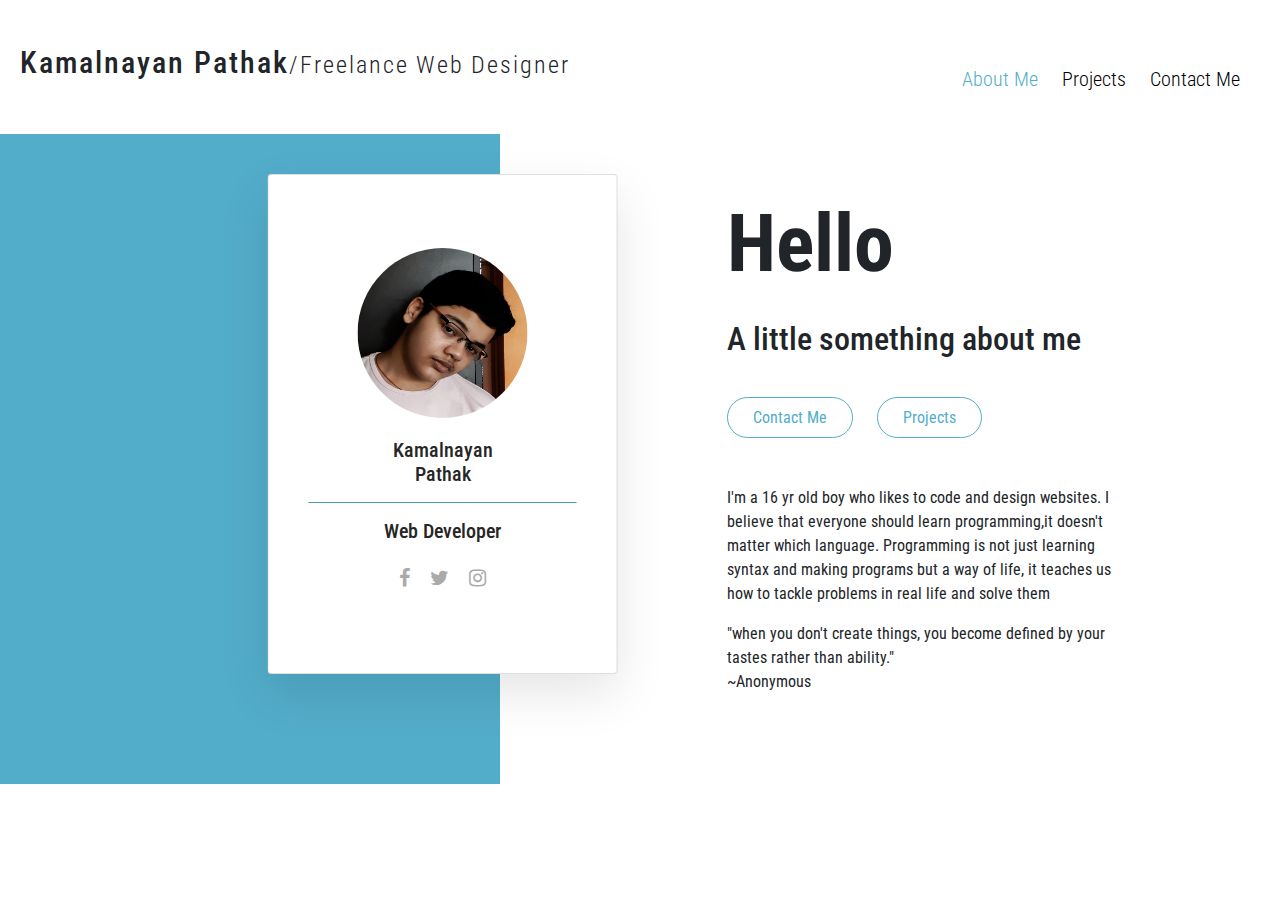
==== index.html @ 2dbc642b "my website" ====
<!DOCTYPE html>
<html lang="en">
<head>
    <meta charset="UTF-8">
    <meta name="viewport" content="width=device-width, initial-scale=1.0">
    <link rel="stylesheet" href="resources/css/style.css">
    <link rel="stylesheet" href="resources/css/queries.css">
    <link rel="stylesheet" href="vendors/css/bootstrap.min.css">
    <link rel="stylesheet" href="https://cdnjs.cloudflare.com/ajax/libs/font-awesome/4.7.0/css/font-awesome.min.css">
    <title>Kamalnayan Pathak</title>
</head>
<body>
    <!--------------------------Header------------------------------->
    <header>
        <h2>Kamalnayan Pathak<span>/Freelance Web Designer</span></h2>
        <nav class = "main-nav ">
            <ul>
                <li><a href="#" class = "active">About Me</a></li>
                <li><a href="projects.html">Projects</a></li>
                <li><a href="contact.html">Contact Me</a></li>
            </ul>
        </nav>
        <div class = "menu-toggle"><i class="fa fa-bars"></i></div>
    </header>
    <!--------------------------Section------------------------------->
    <section>
        <div class = "row">
            <div class = "col-md-4">
                <div class = "card1">
                    <div class="card">
                        <div class="box">
                            <div class="img">
                                <img src="resources/img/me.png">
                            </div>
                            <h2>Kamalnayan<br>Pathak<br><hr>Web Developer</h2>
                            <span>
                                <ul>
                                    <li><a href="https://www.facebook.com/kamalnayan.pathak.5/"><i class="fa fa-facebook" aria-hidden="true"></i></a></li>
                                    <li><a href="https://twitter.com/Kamalnayanpath3"><i class="fa fa-twitter" aria-hidden="true"></i></a></li>
                                    <li><a href="https://www.instagram.com/pathakkamalnayan/"><i class="fa fa-instagram" aria-hidden="true"></i></a></li>
                                </ul>
                            </span>
                        </div>
                    </div>
                </div>
            </div>
            <div class = "col-md-4 right-col">
                <div class = "sec-text">
                    <p >Hello</p>
                    <h2>A little something about me</h2>
                </div>
                <div class = "link">
                    <ul>
                        <li><a href="contact.html">Contact Me</a></li>
                        <li><a href="projects.html">Projects</a></li>
                    </ul>
                </div>
                
                <p>I'm a 16 yr old boy who likes to code and design websites.
                I believe that everyone should learn programming,it doesn't matter which language.
                Programming is not just learning syntax and making programs but a way of life,
                it teaches us how to tackle problems in real life and solve them</p>
                <p>"when you don't create things, you become defined by your tastes rather than ability."<br>
                ~Anonymous</p>
            </div>
        </div>
    </section>
    <script src="https://code.jquery.com/jquery-3.5.1.js"></script>
    <script src="resources/js/jq.js"></script>
</body>
</html>
---- resources/css/style.css ----
@import url('https://fonts.googleapis.com/css2?family=Roboto+Condensed:wght@300;400;700&display=swap');

*{
    margin:0;
    padding:0;
    font-family: 'Roboto Condensed', sans-serif;
}
/*------------Header----------------*/

header{
    position: relative;
    padding:20px;
    margin-bottom: 20px;
}

header h2{
    font-size: 30px;
    position: relative;
    top:25px;
    letter-spacing: 2px;
}

header h2 span{
    font-weight: 300;
    font-size: 80%;
}

.main-nav{
    float: right;
}

.main-nav .active{
    color:#52adca;
}

.main-nav li{
    display:inline-block;
    font-size: 20px;
    font-weight: 300;
    margin-right: 20px;
}
.main-nav li a{
    text-decoration: none;
    color: #000;
    transition: ease-in 0.2s;
}

.main-nav li a:hover{
    color:#52adca;
}

.menu-toggle{
    color:#000;
    float:right;
    font-size: 24px;
    cursor:pointer;
    display:none;
}

/*------------Section----------------*/
section{
    padding-top: 30px;
    padding-right:30px;
}

.card1{
    background-color: #52adca;
    position: relative;
    height: 650px;
    width:500px;
}

.card {
    margin:0;
    position: absolute;
    top:60%;
    left:50%;
    transform: translate(5%,-70%);
    width:350px;
    height:500px;
    background:#fff;
    box-shadow:0 20px 50px rgba(0,0,0,.1);
    border-radius:10px;
    transition:0.5s;
}
.card:hover {
    box-shadow:0 30px 70px rgba(0,0,0,.2);
}
.card .box {
    position:absolute;
    top:50%;
    left:0;
    transform:translateY(-50%);
    text-align:center;
    padding:40px;
    box-sizing:border-box;
    width:100%;
}
.card .box .img {
    width:170px;
    height:170px;
    margin:0 auto;
    border-radius:50%;
    overflow:hidden;
}
.card .box .img img {
    width:100%;
    height:100%;
}
.card .box h2 {
    font-size:20px;
    color:#262626;
    margin:20px auto;
}
hr{
    background-color:#52adca;
}
.card .box p {
    color:#262626;
}
.card .box span {
    display:inline-flex;
}
.card .box ul {
    margin:0;
    padding:0;
}
.card .box ul li {
    list-style:none;
    float:left;
}
.card .box ul li a {
    display:block;
    color:#aaa;
    margin:0 10px;
    font-size:20px;
    transition:0.5s;
    text-align:center;
}
.card .box ul li:hover a {
    color:#52adca;
    transform:rotateY(360deg);
}

.right-col{
    text-align:left;
    margin-left: 200px;
}

.sec-text{
    margin-top: 50px;
    font-size: 80px;
    font-weight:700 ;
}

.link ul{
    list-style: none;
}

.link ul li{
    margin: 40px 0;
    display: inline-block;
    margin-right:20px;
}

.link ul li a{
    border-radius: 200px;
    color:#52adca;
    padding: 10px 25px;
    border:1px solid #52adca;
    text-decoration: none;
    transition: ease-in 0.2s;
}

.link ul li a:hover{
    background-color:#52adca;
    color:white;
}
---- resources/css/queries.css ----
@media only screen and (max-width: 1290px){
    .right-col{
        margin-left: 300px;
    }
}

@media only screen and (max-width: 900px){
    .menu-toggle{
        display: block;
    }
    .main-nav{
        /*display: none;*/
        position: absolute;
        width:100%;
        height:calc(100vh - 5px);
        background: #333;
        z-index: 9999;
        top:90px;
        left:-100%;
        transition: all 0.3s;
    }
    .mobile{
        left:0;
    }
    .main-nav li{
        display:block;
        text-align: center;
        margin-top: 200px;
        color: #fff;
    }

    .main-nav li a{
        border-bottom: rgba(0,0,0,0.2);
    }

    .right-col{
        margin-left: 200px;
        margin-top: -50px;
    }

    .right-col ul{
        display: none;
    }
    .card1{
        top:100px;
        background-color: #52adca;
        position: relative;
        height: 440px;
        width:300px;
    }
    .card{
        width:300px;
        height:400px;
        position: absolute;
        top:60%;
        left:50%;
        transform: translate(-10%,-80%);
    }
}

@media only screen and (max-width: 450px){

    .card1{
        top:100px;
        background-color: #52adca;
        position: relative;
        height: 350px;
        width:450px;
    }

    .card{
        width:300px;
        height:400px;
        position: absolute;
        top:60%;
        left:50%;
        transform: translate(-50%,-80%);
    }

    .right-col{
        margin-left: 0px;
        margin-top: 30px;
    }
}
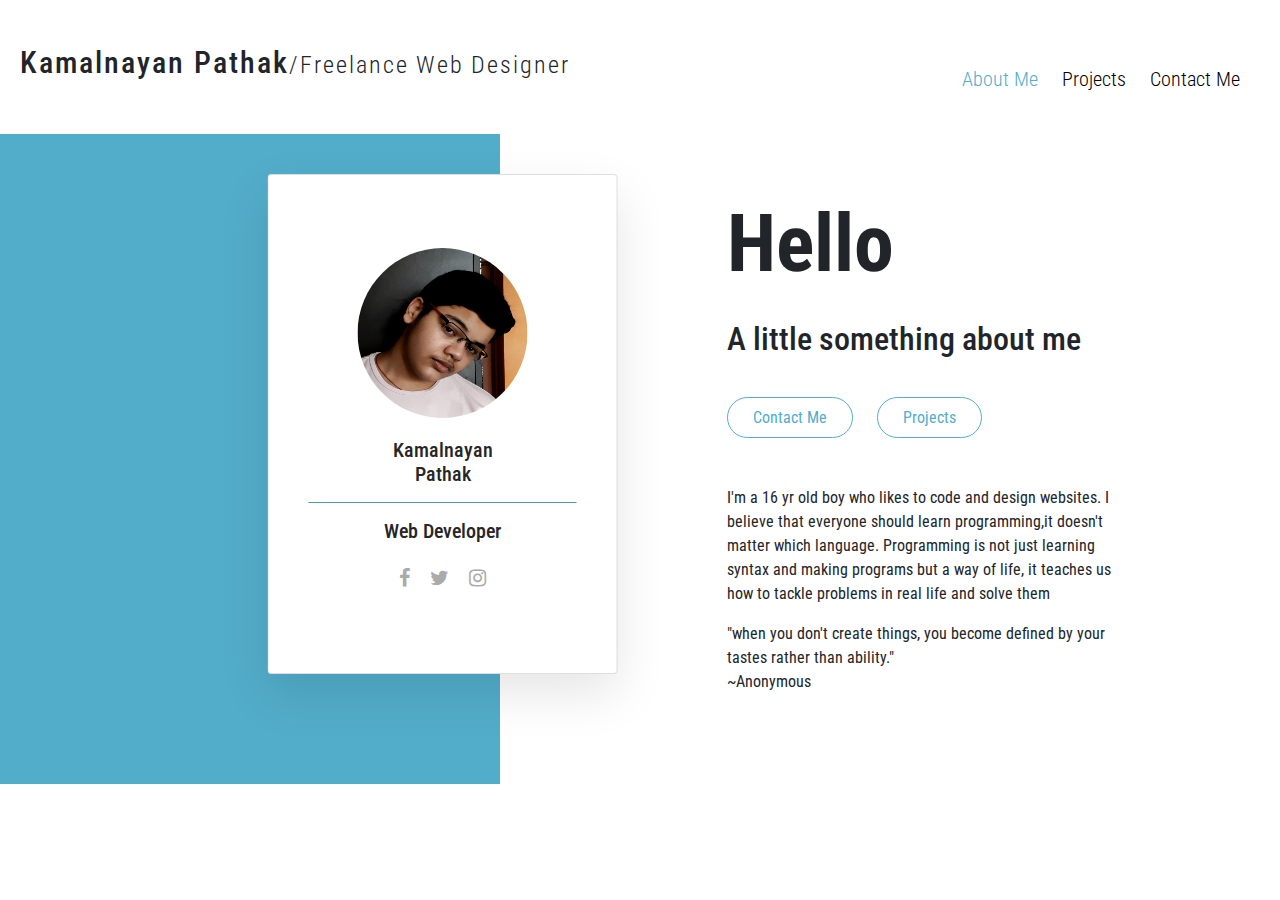
==== commit 222f4519: "Fixed relative path issue" ====
--- a/index.html
+++ b/index.html
@@ -3,9 +3,9 @@
 <head>
     <meta charset="UTF-8">
     <meta name="viewport" content="width=device-width, initial-scale=1.0">
-    <link rel="stylesheet" href="resources/css/style.css">
-    <link rel="stylesheet" href="resources/css/queries.css">
-    <link rel="stylesheet" href="vendors/css/bootstrap.min.css">
+    <link rel="stylesheet" href="./resources/css/style.css">
+    <link rel="stylesheet" href="./resources/css/queries.css">
+    <link rel="stylesheet" href="./vendors/css/bootstrap.min.css">
     <link rel="stylesheet" href="https://cdnjs.cloudflare.com/ajax/libs/font-awesome/4.7.0/css/font-awesome.min.css">
     <title>Kamalnayan Pathak</title>
 </head>
@@ -30,7 +30,7 @@
                     <div class="card">
                         <div class="box">
                             <div class="img">
-                                <img src="resources/img/me.png">
+                                <img src="./resources/img/me.png">
                             </div>
                             <h2>Kamalnayan<br>Pathak<br><hr>Web Developer</h2>
                             <span>
@@ -66,6 +66,6 @@
         </div>
     </section>
     <script src="https://code.jquery.com/jquery-3.5.1.js"></script>
-    <script src="resources/js/jq.js"></script>
+    <script src="./resources/js/jq.js"></script>
 </body>
-</html>+</html>
--- a/resources/css/queries.css
+++ b/resources/css/queries.css
@@ -65,7 +65,7 @@
         background-color: #52adca;
         position: relative;
         height: 350px;
-        width:450px;
+        width:420px;
     }
 
     .card{
@@ -78,7 +78,7 @@
     }
 
     .right-col{
-        margin-left: 0px;
+        margin-left: 30px;
         margin-top: 30px;
     }
 }